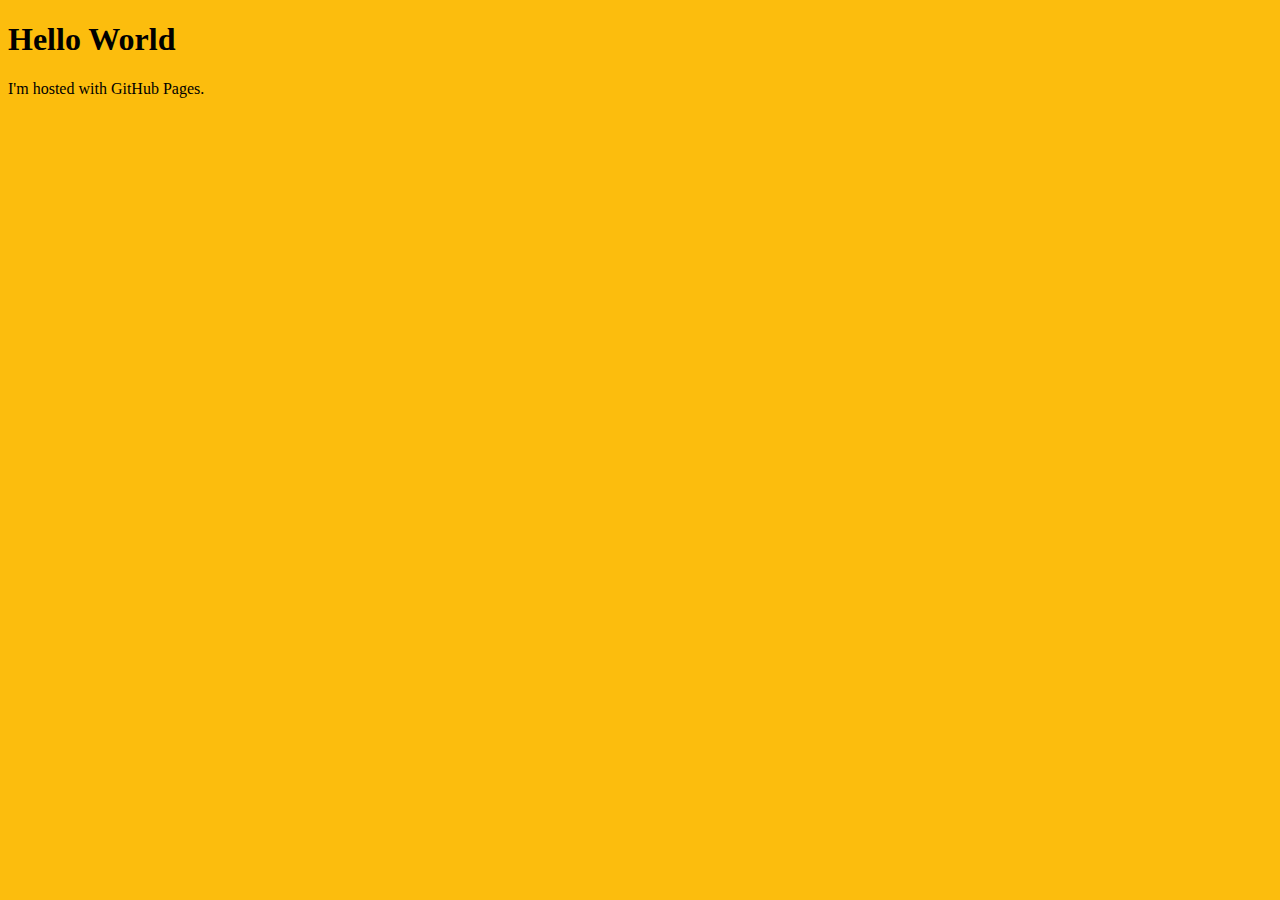
==== index.html @ d3ce2a00 "COLOR" ====
<!DOCTYPE html>
<html>
<title>Wayke.up!</title>
<style type="text/css">
body{
	background-color: #fcbd0d;
}

p{	
	background-color: #fcbd0d;
	color: black;
}
title{
	text-align: center;
}

</style>

<body>
<h1>Hello World</h1>
<p>I'm hosted with GitHub Pages.</p>
</body>
</html>
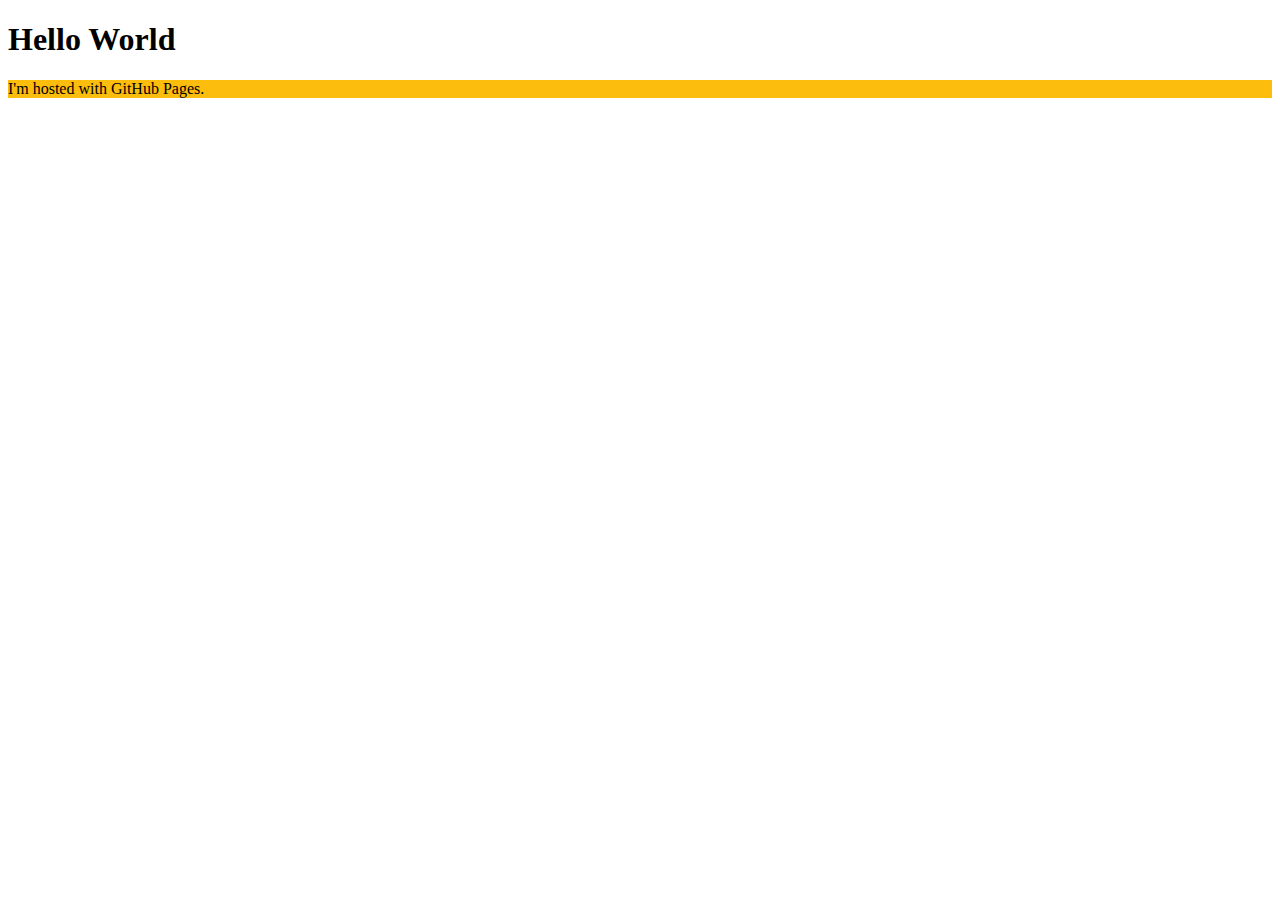
==== commit 3c5ba93b: "DINOS" ====
--- a/index.html
+++ b/index.html
@@ -3,7 +3,8 @@
 <title>Wayke.up!</title>
 <style type="text/css">
 body{
-	background-color: #fcbd0d;
+	
+	background-image: url("https://i.ytimg.com/vi/2AVqxPAs094/maxresdefault.jpg");
 }
 
 p{	
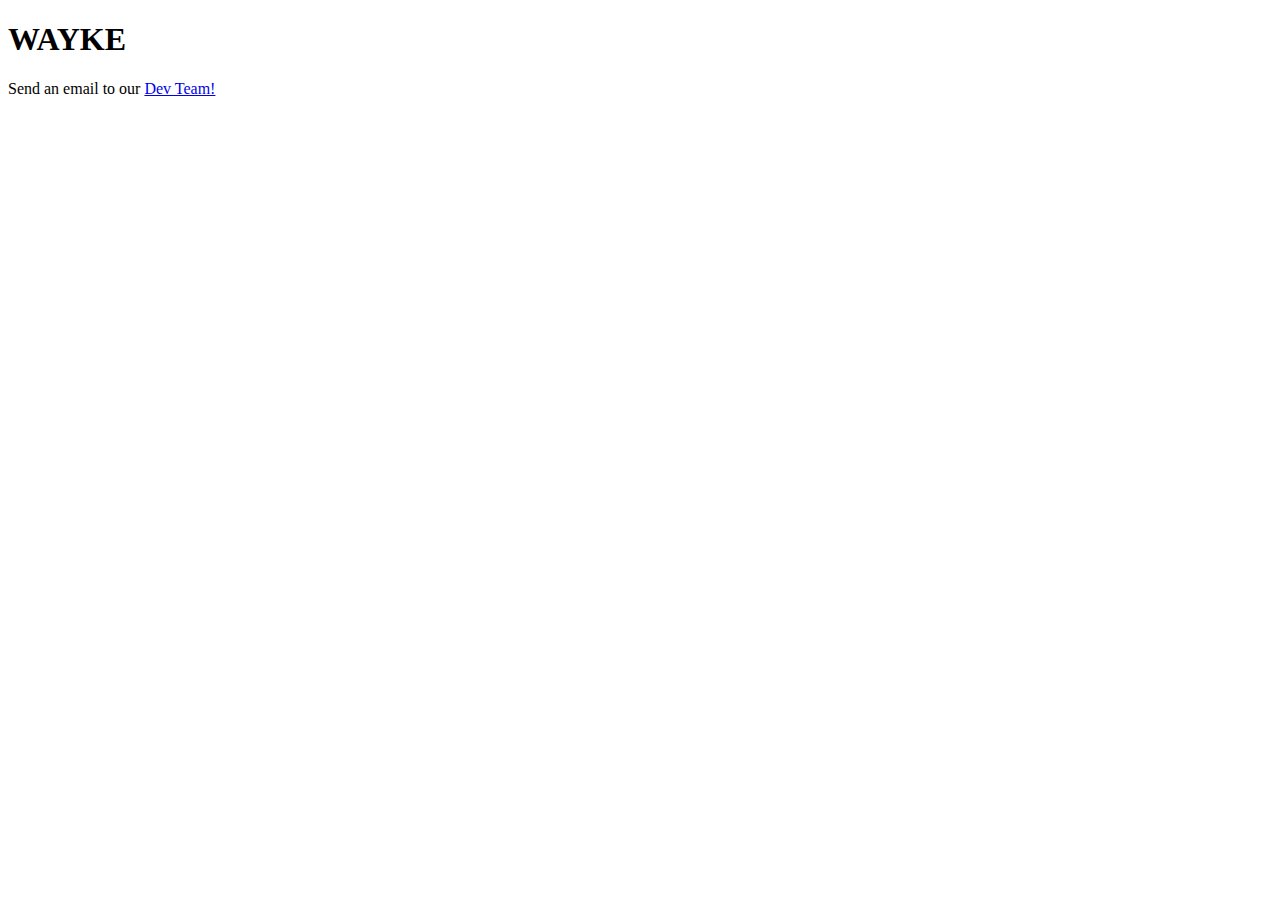
==== commit 613c3f26: "DINOSAURS" ====
--- a/index.html
+++ b/index.html
@@ -18,7 +18,8 @@
 </style>
 
 <body>
-<h1>Hello World</h1>
-<p>I'm hosted with GitHub Pages.</p>
+<h1>WAYKE</h1>
+<p></p>
+<footer>Send an email to our <a href="mailto:waykeup.now@gmail.com">Dev Team!</a></footer>
 </body>
 </html>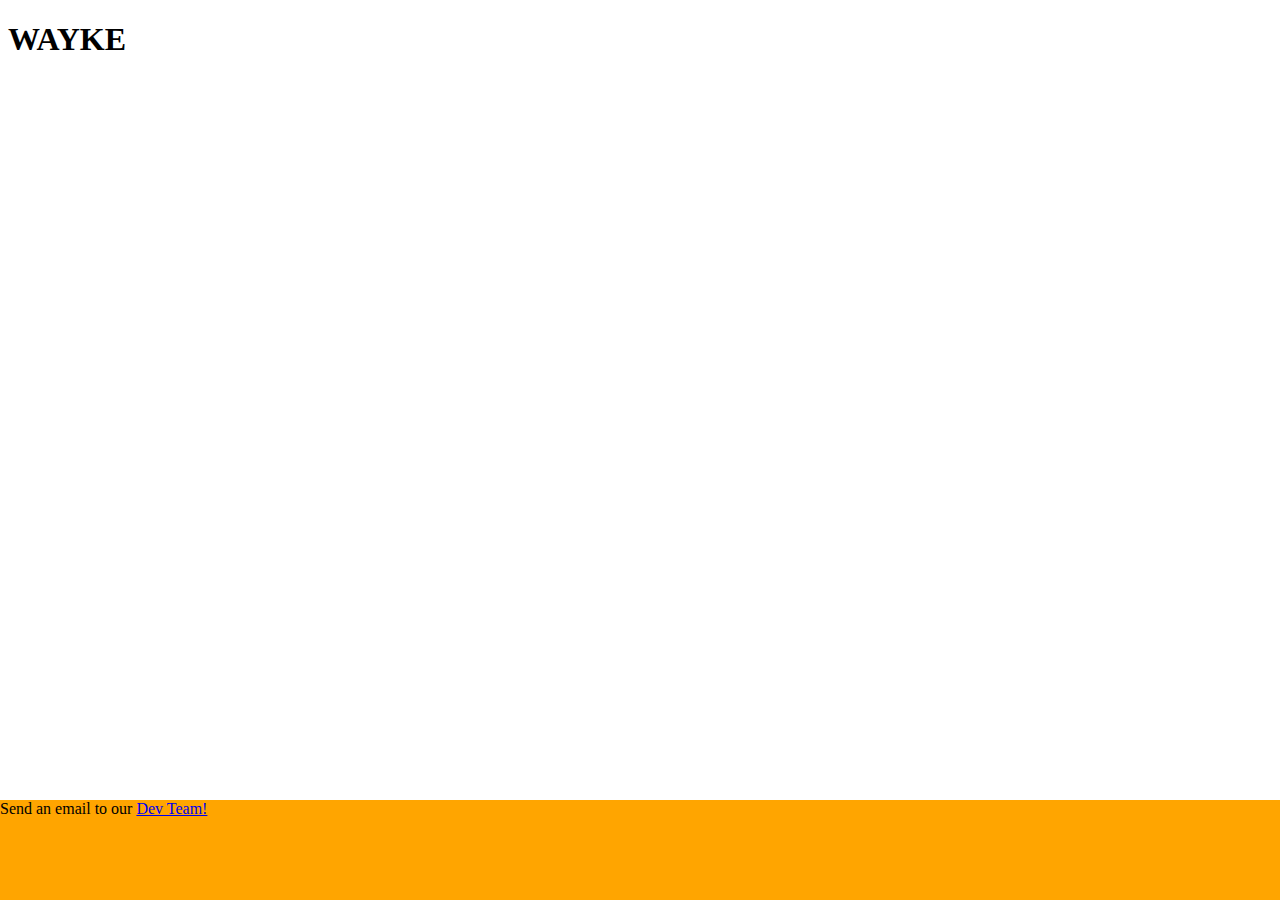
==== commit 30d65324: "footer" ====
--- a/index.html
+++ b/index.html
@@ -14,6 +14,15 @@
 title{
 	text-align: center;
 }
+footer{
+	background-color: orange;
+    position: absolute;
+    left: 0;
+    bottom: 0;
+    height: 100px;
+    width: 100%;
+    overflow:hidden;
+}
 
 </style>
 
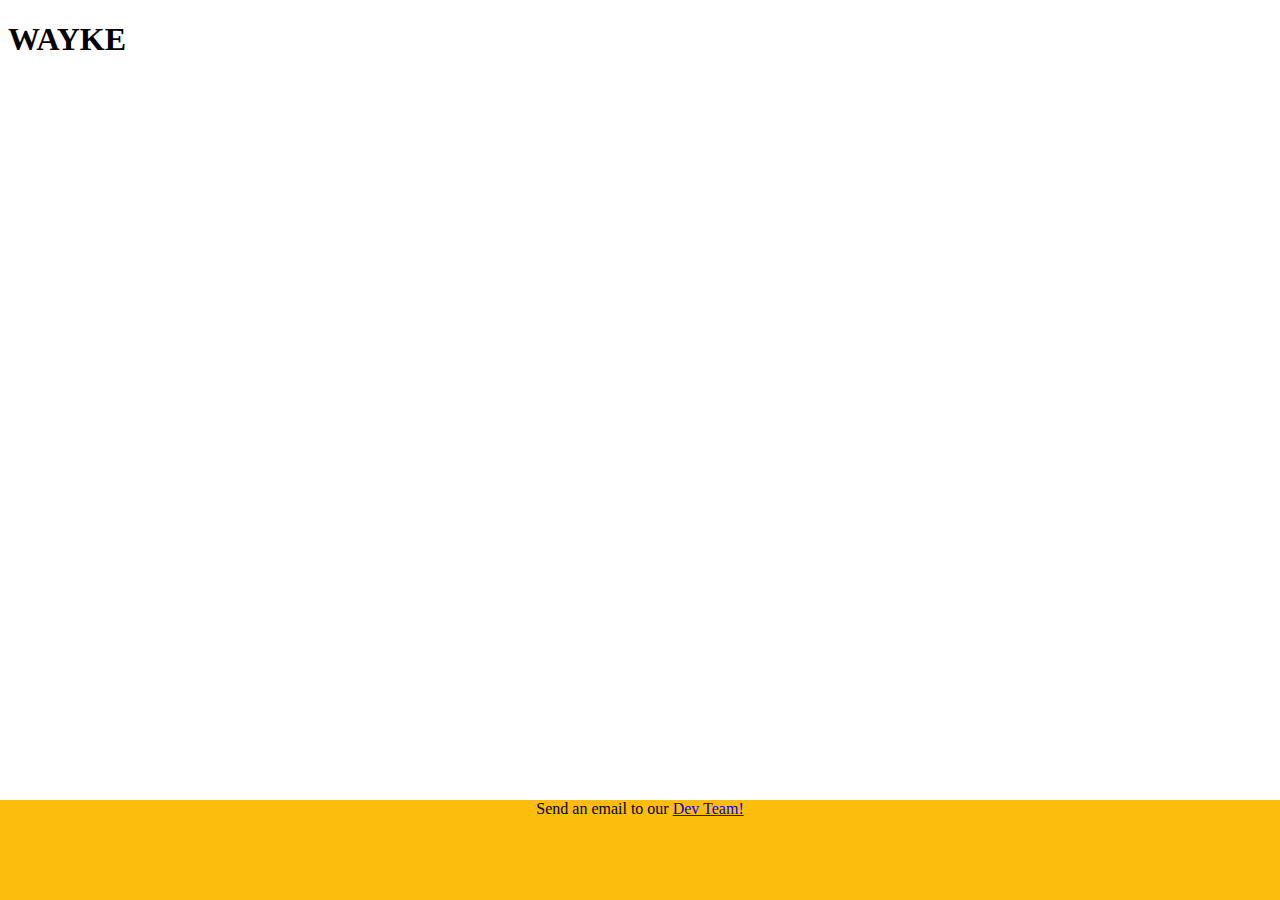
==== commit 05d00c81: "footer" ====
--- a/index.html
+++ b/index.html
@@ -15,13 +15,16 @@
 	text-align: center;
 }
 footer{
-	background-color: orange;
+	background-color: #fcbd0d;
     position: absolute;
     left: 0;
     bottom: 0;
     height: 100px;
     width: 100%;
     overflow:hidden;
+    text-align: center;
+    font-size: 20;
+    font-family: comic;
 }
 
 </style>
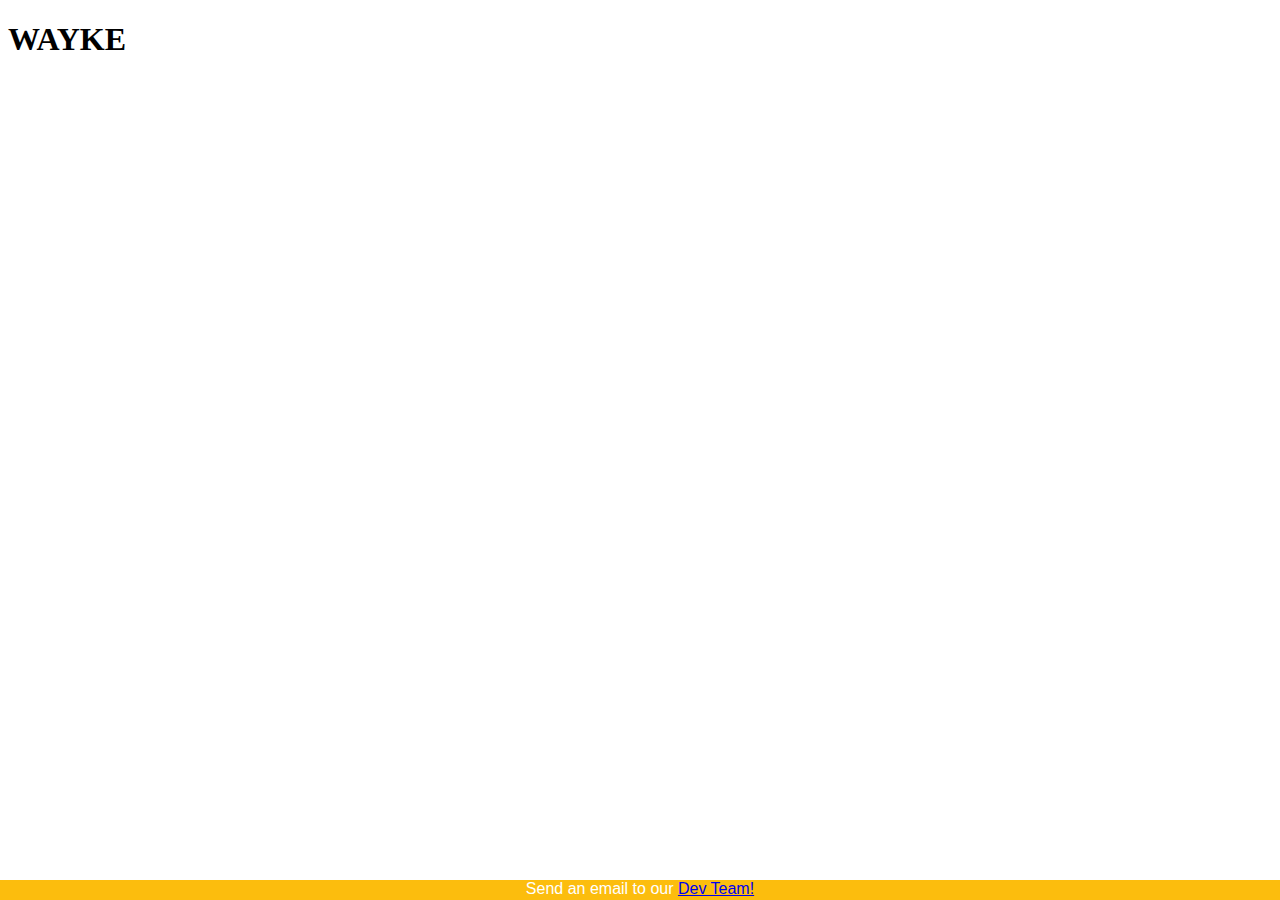
==== commit 67aca37e: "color" ====
--- a/index.html
+++ b/index.html
@@ -3,7 +3,6 @@
 <title>Wayke.up!</title>
 <style type="text/css">
 body{
-	
 	background-image: url("https://i.ytimg.com/vi/2AVqxPAs094/maxresdefault.jpg");
 }
 
@@ -19,12 +18,13 @@
     position: absolute;
     left: 0;
     bottom: 0;
-    height: 100px;
+    height: 20px;
     width: 100%;
-    overflow:hidden;
+    overflow: hidden;
     text-align: center;
     font-size: 20;
-    font-family: comic;
+    font-family: helvetica;
+    color: white;
 }
 
 </style>
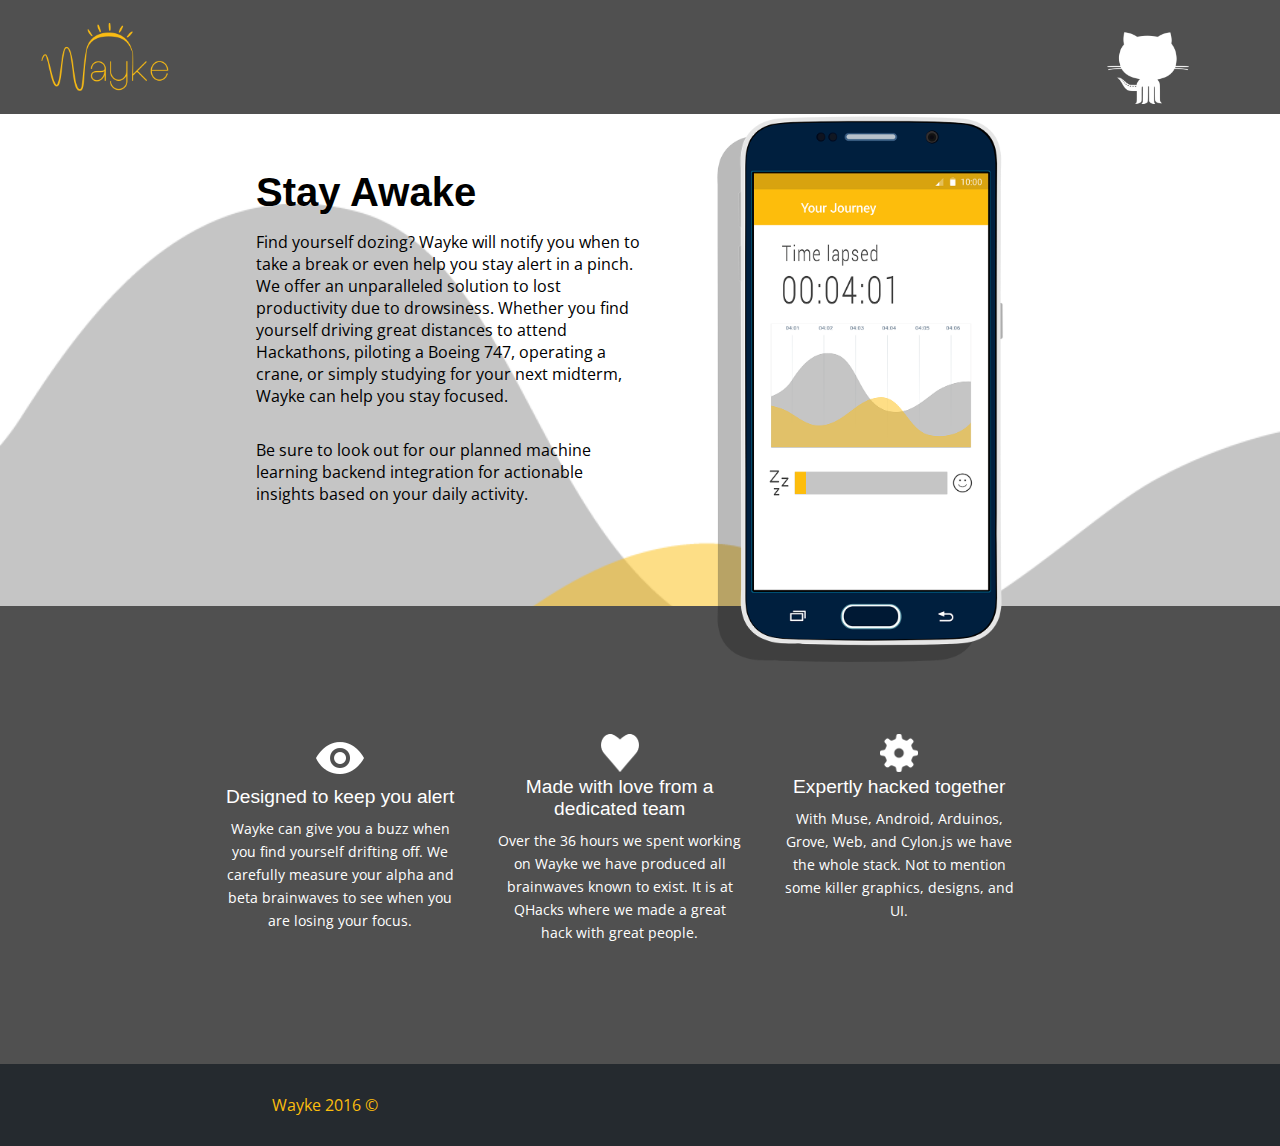
==== commit 80c2b02f: "yes website" ====
--- a/index.html
+++ b/index.html
@@ -1,37 +1,81 @@
-<!DOCTYPE html>
-<html>
-<title>Wayke.up!</title>
-<style type="text/css">
-body{
-	background-image: url("https://i.ytimg.com/vi/2AVqxPAs094/maxresdefault.jpg");
-}
-
-p{	
-	background-color: #fcbd0d;
-	color: black;
-}
-title{
-	text-align: center;
-}
-footer{
-	background-color: #fcbd0d;
-    position: absolute;
-    left: 0;
-    bottom: 0;
-    height: 20px;
-    width: 100%;
-    overflow: hidden;
-    text-align: center;
-    font-size: 20;
-    font-family: helvetica;
-    color: white;
-}
-
-</style>
-
-<body>
-<h1>WAYKE</h1>
-<p></p>
-<footer>Send an email to our <a href="mailto:waykeup.now@gmail.com">Dev Team!</a></footer>
-</body>
+
+<!--A Design by W3layouts
+Author: W3layout
+Author URL: http://w3layouts.com
+License: Creative Commons Attribution 3.0 Unported
+License URL: http://creativecommons.org/licenses/by/3.0/
+-->
+<!DOCTYPE HTML>
+<html>
+<head>
+<title>The Slide Landing Page Website Template | Home :: w3layouts</title>
+<meta http-equiv="Content-Type" content="text/html; charset=utf-8" />
+<meta name="viewport" content="width=device-width, initial-scale=1, maximum-scale=1">
+<link href='http://fonts.googleapis.com/css?family=Open+Sans:400,600' rel='stylesheet' type='text/css'>
+<link href="css/style.css" rel="stylesheet" type="text/css" media="all" />
+</head>
+<body>
+	<div class="content">
+
+			<div class="header">
+				<img src="images/wayke-logo.png">
+				<a href="https://github.com/wayke" target="_blank"><img src="images/github-6-xxl.png"></a>
+			</div>
+
+				<div class="clear"> </div>
+				</div>
+				<div class="clear"> </div>
+			</div>
+			</div>
+			<div class="main">
+				<div class="wrap">
+				<div class="main_left">
+					<h2>Stay Awake</h2>
+					<p>Find yourself dozing? Wayke will notify you when to take a break or even help you stay alert in a pinch. We offer an unparalleled solution to lost productivity due to drowsiness. Whether you find yourself driving great distances to attend Hackathons, piloting a Boeing 747, operating a crane, or simply studying for your next midterm, Wayke can help you stay focused.</p>
+
+					<p>Be sure to look out for our planned machine learning backend integration for actionable insights based on your daily activity.</p>		
+					<div class="buttons">
+							<div class="clear"> </div>
+					</div>
+				</div>
+			<div class="main_right">
+						<span><img src="./images/Samsung-Galaxy-S6-website.png"/></span>
+			</div>
+			<div class="clear"> </div>
+			</div>
+		</div>
+	</div>
+		<div class="buttom">
+			<div class="wrap">
+				<div class="top-grids">
+					<div class="top-grid">
+						<img src="images/icon1.png"/>
+						<h3>Designed to keep you alert</h3>
+						<p>Wayke can give you a buzz when you find yourself drifting off. We carefully measure your alpha and beta brainwaves to see when you are losing your focus.</p>
+					</div>
+					<div class="top-grid">
+						 <img src="images/icon2.png"/>
+						<h3>Made with love from a dedicated team</h3>
+						<p>Over the 36 hours we spent working on Wayke we have produced all brainwaves known to exist. It is at QHacks where we made a great hack with great people.</p>
+						</div>
+					<div class="top-grid">
+						<img src="images/icon3.png"/> 
+						<h3>Expertly hacked together</h3>
+						<p>With Muse, Android, Arduinos, Grove, Web, and Cylon.js we have the whole stack. Not to mention some killer graphics, designs, and UI.</p>
+						</div>
+					<div class="clear"> </div>
+				</div>
+			</div>
+		</div>
+		<div class="footer">
+   	    <div class="wrap">
+   	    	<div class="footer-left">
+				<div class="copy">
+			       <p>Wayke 2016 &copy;</p>
+		        </div>
+			</div>
+		   <div class="clear"> </div>
+	    </div>
+   </div>
+</body>
 </html>--- a/css/style.css
+++ b/css/style.css
@@ -0,0 +1,185 @@
+/*
+Author: W3layouts
+Author URL: http://w3layouts.com
+License: Creative Commons Attribution 3.0 Unported
+License URL: http://creativecommons.org/licenses/by/3.0/
+*/
+/* reset */
+html,body,div,span,applet,object,iframe,h1,h2,h3,h4,h5,h6,p,blockquote,pre,a,abbr,acronym,address,big,cite,code,del,dfn,em,img,ins,kbd,q,s,samp,small,strike,strong,sub,sup,tt,var,b,u,i,dl,dt,dd,ol,nav ul,nav li,fieldset,form,label,legend,table,caption,tbody,tfoot,thead,tr,th,td,article,aside,canvas,details,embed,figure,figcaption,footer,header,hgroup,menu,nav,output,ruby,section,summary,time,mark,audio,video{margin:0;padding:0;border:0;font-size:100%;font:inherit;vertical-align:baseline;}
+article, aside, details, figcaption, figure,footer, header, hgroup, menu, nav, section {display: block;}
+ol,ul{list-style:none;margin:0px;padding:0px;}
+blockquote,q{quotes:none;}
+blockquote:before,blockquote:after,q:before,q:after{content:'';content:none;}
+table{border-collapse:collapse;border-spacing:0;}
+/* start editing from here */
+a{text-decoration:none;}
+.txt-rt{text-align:right;}/* text align right */
+.txt-lt{text-align:left;}/* text align left */
+.txt-center{text-align:center;}/* text align center */
+.float-rt{float:right;}/* float right */
+.float-lt{float:left;}/* float left */
+.clear{clear:both;}/* clear float */
+.pos-relative{position:relative;}/* Position Relative */
+.pos-absolute{position:absolute;}/* Position Absolute */
+.vertical-base{	vertical-align:baseline;}/* vertical align baseline */
+.vertical-top{	vertical-align:top;}/* vertical align top */
+nav.vertical ul li{	display:block;}/* vertical menu */
+nav.horizontal ul li{	display: inline-block;}/* horizontal menu */
+img{max-width:100%;}
+/*end reset*/
+/*----importing-fonts---*/
+/*-----light-font----*/
+/*----//importing-fonts---*/
+body{
+	font-family:trebuchet ms, arial, sans-serif;
+	background: #fff;
+}
+/*---start-wrap-----*/
+.wrap{
+	width:60%;
+	margin:0 auto;
+}
+.content
+{
+	background: #505050;
+}
+#page{
+	display:none;
+}
+/*---start-header----*/
+.header{
+	float: left;
+	margin-top: 1em;
+	margin-bottom: 1em;
+}
+/*---End-header----*/
+/*----//End-content---*/
+/***********/
+.header img {
+	height: 82px;
+	display: block;
+	margin-left: 2em;
+	margin-right: auto;
+}
+.header a img {
+	position: absolute;
+	height: 82px;
+	top: 3%;
+	left: 84%;
+}
+.header a img:hover{
+	cursor: pointer;
+}
+.main {
+	margin-bottom: 0em;
+	background-image: url("../images/websitepic_cropped.png");
+	background-size: cover;
+}
+.main_left
+{
+	float:left;
+	width:50%;
+	margin-top: 3.5em;
+}
+.main_left h2{
+	color:#000;
+	font-size: 2.5em;
+	font-weight:bold;
+	text-shadow: 0px 0px 1px #FFF;
+}
+.main_left p{
+	color:#000;
+	font-size: 1em;
+	font-family: 'Open Sans', sans-serif;
+	padding: 1em 0em;
+}
+.main_right
+{
+	float:right;
+	width:42%;
+}
+.main_right span
+{
+	width: 320px;
+	height:492px;
+	display: block;
+	z-index: 99;
+}
+.main_right span img
+{
+	z-index: -9;
+}
+/*******/
+.buttom
+{
+	background: #505050;
+	padding: 8em 0em 4em 0em;
+}
+.top-grids {
+	position:relative;
+}
+.top-grid1{
+	margin-top: 2em;
+	padding-top: 2em;
+	position:relative;
+}
+.top-grid1 label{
+	background: #ECECEC;
+	height: 1px;
+	display: block;
+	position: absolute;
+	top: -16px;
+	width: 94%;
+}
+.top-grid{
+	width: 31.9%;
+	float: left;
+	margin-left: -5%;
+	margin-right: 9.5%;
+	text-align: center;
+	padding-bottom: 3em;
+}
+.top-grid:nth-child(3),.top-grid:nth-child(6){
+	margin-right:0px;
+	border-right:0;
+}
+.top-grid  h3{
+	color: #fff;
+	font-size: 1.2em;
+}
+.top-grid  h3 a{
+	font-size: 1.1em;
+	color: #fff;
+	padding:1.5em 0 0.5em 0;
+	display: block;
+	text-transform: uppercase;
+	font-weight: 600;
+	text-shadow: 0px 0px 1px #FFF;
+}
+.top-grid p{
+	color: #fff;
+	line-height: 1.6em;
+	font-size: 0.9em;
+	padding: 0.6em 0em;
+	font-family: 'Open Sans', sans-serif;
+}
+/*****footer*****/
+.footer {
+	background: #252A2F;
+}
+.footer-left {
+	float: left;
+	padding: 1.85em 1em;
+}
+.copy p{
+	color:#fcbd0d;
+	font-size:1em;
+	font-family: 'Open Sans', sans-serif;
+}
+.copy p a{
+	color:#fff;
+	font-family: 'Open Sans', sans-serif;
+}
+.copy p a:hover{
+	color:#9B59B6;
+}
